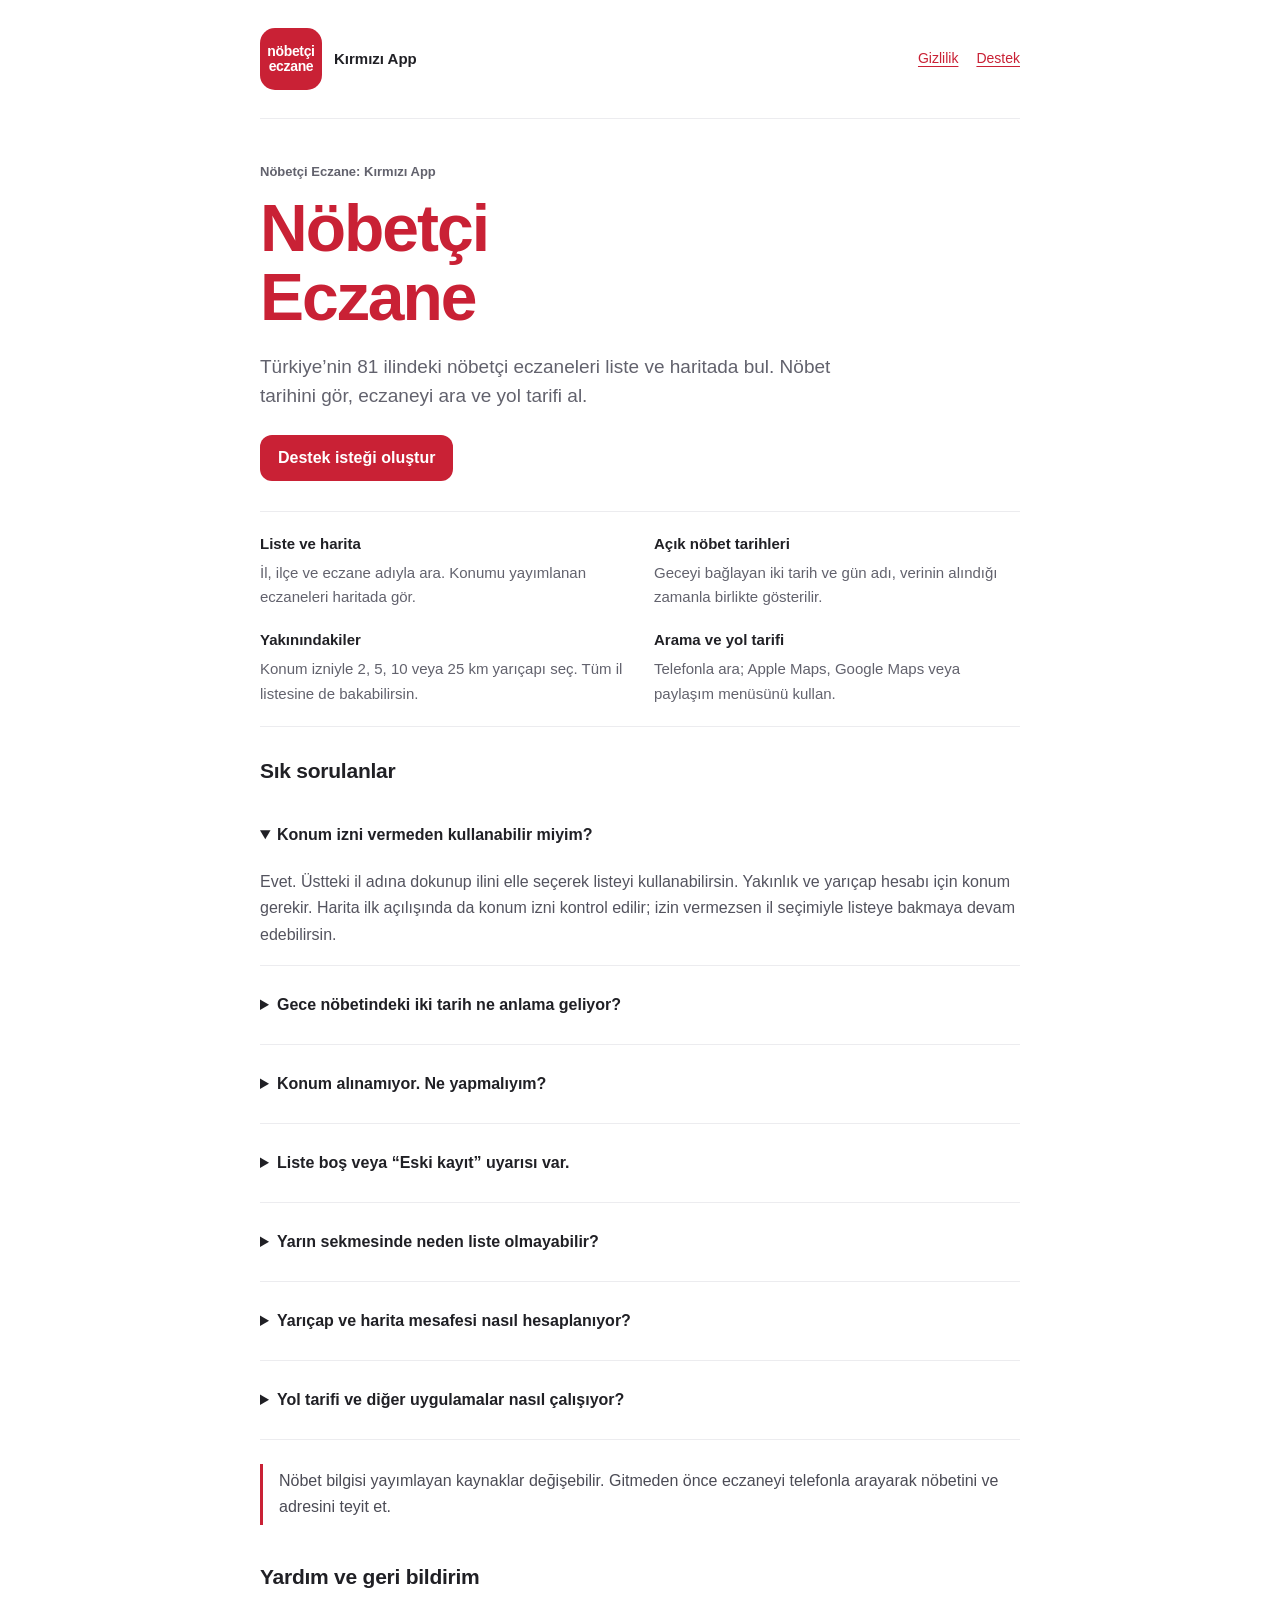
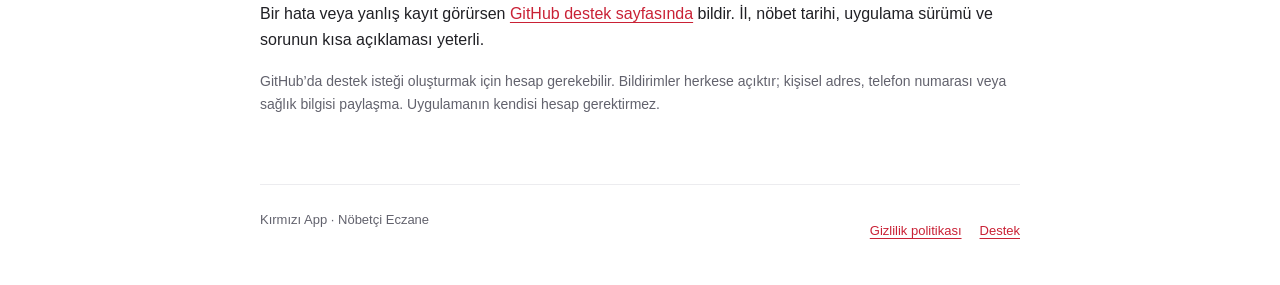
==== index.html @ fa4c5481 "Publish Kirmizi App support and privacy pages" ====
<!doctype html>
<html lang="tr">
<head>
  <meta charset="utf-8">
  <meta name="viewport" content="width=device-width, initial-scale=1">
  <meta name="description" content="Nöbetçi Eczane: Kırmızı App destek sayfası. İl seçimi, nöbet tarihleri, konum izni, harita ve yol tarifi hakkında yardım.">
  <title>Destek · Nöbetçi Eczane: Kırmızı App</title>
  <link rel="stylesheet" href="styles.css">
</head>
<body>
  <div class="page">
    <header class="top">
      <a class="brand" href="index.html" aria-label="Nöbetçi Eczane: Kırmızı App destek ana sayfası">
        <span class="brand-mark" aria-hidden="true"><span>nöbetçi</span><span>eczane</span></span>
        <span>Kırmızı App</span>
      </a>
      <nav aria-label="Sayfalar"><a href="privacy.html">Gizlilik</a><a href="#destek">Destek</a></nav>
    </header>
    <main>
      <p class="eyebrow">Nöbetçi Eczane: Kırmızı App</p>
      <h1 class="wordmark"><span>Nöbetçi</span><span>Eczane</span></h1>
      <p class="lead">Türkiye’nin 81 ilindeki nöbetçi eczaneleri liste ve haritada bul. Nöbet tarihini gör, eczaneyi ara ve yol tarifi al.</p>
      <a class="button" href="https://github.com/bahadiryl/kirmizi-app-support/issues">Destek isteği oluştur</a>
      <div class="features" aria-label="Uygulama özellikleri">
        <p><strong>Liste ve harita</strong>İl, ilçe ve eczane adıyla ara. Konumu yayımlanan eczaneleri haritada gör.</p>
        <p><strong>Açık nöbet tarihleri</strong>Geceyi bağlayan iki tarih ve gün adı, verinin alındığı zamanla birlikte gösterilir.</p>
        <p><strong>Yakınındakiler</strong>Konum izniyle 2, 5, 10 veya 25 km yarıçapı seç. Tüm il listesine de bakabilirsin.</p>
        <p><strong>Arama ve yol tarifi</strong>Telefonla ara; Apple Maps, Google Maps veya paylaşım menüsünü kullan.</p>
      </div>
      <h2>Sık sorulanlar</h2>
      <details open>
        <summary>Konum izni vermeden kullanabilir miyim?</summary>
        <p>Evet. Üstteki il adına dokunup ilini elle seçerek listeyi kullanabilirsin. Yakınlık ve yarıçap hesabı için konum gerekir. Harita ilk açılışında da konum izni kontrol edilir; izin vermezsen il seçimiyle listeye bakmaya devam edebilirsin.</p>
      </details>
      <details>
        <summary>Gece nöbetindeki iki tarih ne anlama geliyor?</summary>
        <p>Örneğin “3 Ekim 2026 Cumartesi’yi 4 Ekim 2026 Pazar’a bağlayan gece” başlığı, gece yarısını geçen nöbet gününü açıklar. Saatler yalnızca kaynakta yayımlanmışsa gösterilir. Eczanelerin saatleri farklıysa listede hepsi için ortak bir saat aralığı yazılmaz.</p>
      </details>
      <details>
        <summary>Konum alınamıyor. Ne yapmalıyım?</summary>
        <p>Telefonun konum servislerinin açık olduğundan emin ol. Uygulama izni kapalıysa “İzin ver” veya “Ayarlara git” düğmesini kullan. Ayarlardan döndükten sonra “Yeniden dene”ye dokunabilirsin. Bu sırada il listesini elle seçerek kullanabilirsin.</p>
      </details>
      <details>
        <summary>Liste boş veya “Eski kayıt” uyarısı var.</summary>
        <p>Seçili nöbet tarihini ve veri zamanını kontrol et. Filtreleri temizleyip “Tüm il”i seç veya listeyi yenile. Kaynak geçici olarak yanıt vermiyorsa biraz sonra tekrar dene. Önceden alınmış bir liste gösterilirse gerçek tarihi korunur ve güncel olmadığı açıkça belirtilir.</p>
      </details>
      <details>
        <summary>Yarın sekmesinde neden liste olmayabilir?</summary>
        <p>Yarın için yalnızca veri kaynağının yayımladığı gelecek tarih gösterilir. Kaynak henüz yayımlamadıysa bugünün eczaneleri yarının listesi gibi gösterilmez.</p>
      </details>
      <details>
        <summary>Yarıçap ve harita mesafesi nasıl hesaplanıyor?</summary>
        <p>Yarıçap kuş uçuşu mesafedir; yürüyüş veya sürüş mesafesi değildir. Yayımlanmış konumu eksik bir eczane için işaretçi ya da mesafe üretilmez. Bu eczanelerin adreslerini “Tüm il” listesinde görebilirsin.</p>
      </details>
      <details>
        <summary>Yol tarifi ve diğer uygulamalar nasıl çalışıyor?</summary>
        <p>iPhone’da “Yol tarifi al” ile Apple Maps veya Google Maps seçebilirsin. Google Maps kurulu değilse web bağlantısı açılır. “Diğer uygulamalar”, seçtiğin eczanenin adresini ve konum bağlantısını telefonun paylaşım menüsüne verir. Yayımlanmış koordinat yoksa yol tarifi eczanenin tam adresiyle aranır.</p>
      </details>
      <div class="note">Nöbet bilgisi yayımlayan kaynaklar değişebilir. Gitmeden önce eczaneyi telefonla arayarak nöbetini ve adresini teyit et.</div>
      <section class="contact" id="destek" aria-labelledby="destek-baslik">
        <h2 id="destek-baslik">Yardım ve geri bildirim</h2>
        <p>Bir hata veya yanlış kayıt görürsen <a href="https://github.com/bahadiryl/kirmizi-app-support/issues">GitHub destek sayfasında</a> bildir. İl, nöbet tarihi, uygulama sürümü ve sorunun kısa açıklaması yeterli.</p>
        <p class="small">GitHub’da destek isteği oluşturmak için hesap gerekebilir. Bildirimler herkese açıktır; kişisel adres, telefon numarası veya sağlık bilgisi paylaşma. Uygulamanın kendisi hesap gerektirmez.</p>
      </section>
    </main>
    <footer><span>Kırmızı App · Nöbetçi Eczane</span><nav aria-label="Alt sayfalar"><a href="privacy.html">Gizlilik politikası</a><a href="https://github.com/bahadiryl/kirmizi-app-support/issues">Destek</a></nav></footer>
  </div>
</body>
</html>
---- styles.css ----
:root { color-scheme: light; --red: #c92135; --ink: #202025; --muted: #62626d; --line: #ececef; }
* { box-sizing: border-box; }
html { scroll-behavior: smooth; }
body { margin: 0; color: var(--ink); background: #fff; font-family: -apple-system, BlinkMacSystemFont, "Segoe UI", Arial, sans-serif; font-size: 16px; line-height: 1.65; }
a { color: var(--red); text-underline-offset: 3px; }
a:hover { text-decoration-thickness: 2px; }
a:focus-visible, summary:focus-visible { outline: 3px solid #c9213566; outline-offset: 5px; border-radius: 4px; }
.page { width: min(100% - 40px, 760px); margin: 0 auto; }
.top { display: flex; align-items: center; justify-content: space-between; gap: 24px; padding: 28px 0; border-bottom: 1px solid var(--line); }
.brand { display: flex; align-items: center; gap: 12px; color: var(--ink); text-decoration: none; font-size: 15px; font-weight: 650; }
.brand-mark { display: flex; flex-direction: column; justify-content: center; width: 62px; height: 62px; border-radius: 15px; background: var(--red); color: white; text-align: center; font-size: 14px; line-height: 1.08; font-weight: 750; letter-spacing: -.35px; }
.top nav { display: flex; align-items: center; gap: 18px; font-size: 14px; }
.top nav a { display: inline-flex; align-items: center; min-height: 44px; padding: 10px 0; }
main { padding: 42px 0 52px; }
.eyebrow { color: var(--muted); font-size: 13px; font-weight: 600; margin: 0 0 12px; }
h1 { margin: 0 0 16px; font-size: clamp(30px, 6vw, 42px); letter-spacing: -1px; line-height: 1.15; }
.wordmark { color: var(--red); font-size: clamp(44px, 10vw, 66px); font-weight: 800; line-height: 1.04; letter-spacing: -2px; }
.wordmark span { display: block; }
.lead { color: var(--muted); font-size: 19px; line-height: 1.55; margin: 20px 0 24px; max-width: 620px; }
.updated { font-size: 13px; color: var(--muted); margin-bottom: 28px; }
h2 { font-size: 21px; line-height: 1.35; letter-spacing: -.25px; margin: 30px 0 10px; }
p { margin: 10px 0 16px; }
ul, ol { margin: 12px 0 18px; padding-left: 24px; }
li { margin: 7px 0; }
.button { display: inline-flex; min-height: 46px; align-items: center; padding: 10px 18px; background: var(--red); color: white; border-radius: 12px; text-decoration: none; font-weight: 650; }
.button:hover { background: #ae1b2d; }
.note { border-left: 3px solid var(--red); padding: 4px 0 4px 16px; margin: 24px 0; color: #4b4b55; }
.small { color: var(--muted); font-size: 14px; }
.features { margin: 30px 0; padding: 20px 0; border-top: 1px solid var(--line); border-bottom: 1px solid var(--line); display: grid; grid-template-columns: 1fr 1fr; gap: 18px 28px; }
.features p { margin: 0; color: var(--muted); font-size: 15px; }
.features strong { display: block; color: var(--ink); margin-bottom: 4px; }
details { border-bottom: 1px solid var(--line); padding: 17px 0; }
summary { cursor: pointer; font-weight: 650; line-height: 1.45; min-height: 44px; padding: 10px 0; }
details p { margin: 12px 0 0; color: #53535e; }
.contact { margin-top: 38px; }
footer { border-top: 1px solid var(--line); padding: 24px 0 32px; font-size: 13px; color: var(--muted); display: flex; justify-content: space-between; flex-wrap: wrap; gap: 12px; }
footer nav { display: flex; gap: 18px; flex-wrap: wrap; }
footer nav a { display: inline-flex; align-items: center; min-height: 44px; }
@media (max-width: 480px) { .page { width: calc(100% - 32px); } .top { gap: 14px; padding: 20px 0; } .brand { gap: 9px; font-size: 14px; } .top nav { gap: 12px; } main { padding-top: 32px; } .lead { font-size: 18px; } .features { grid-template-columns: 1fr; gap: 17px; } }
@media (prefers-reduced-motion: reduce) { html { scroll-behavior: auto; } }
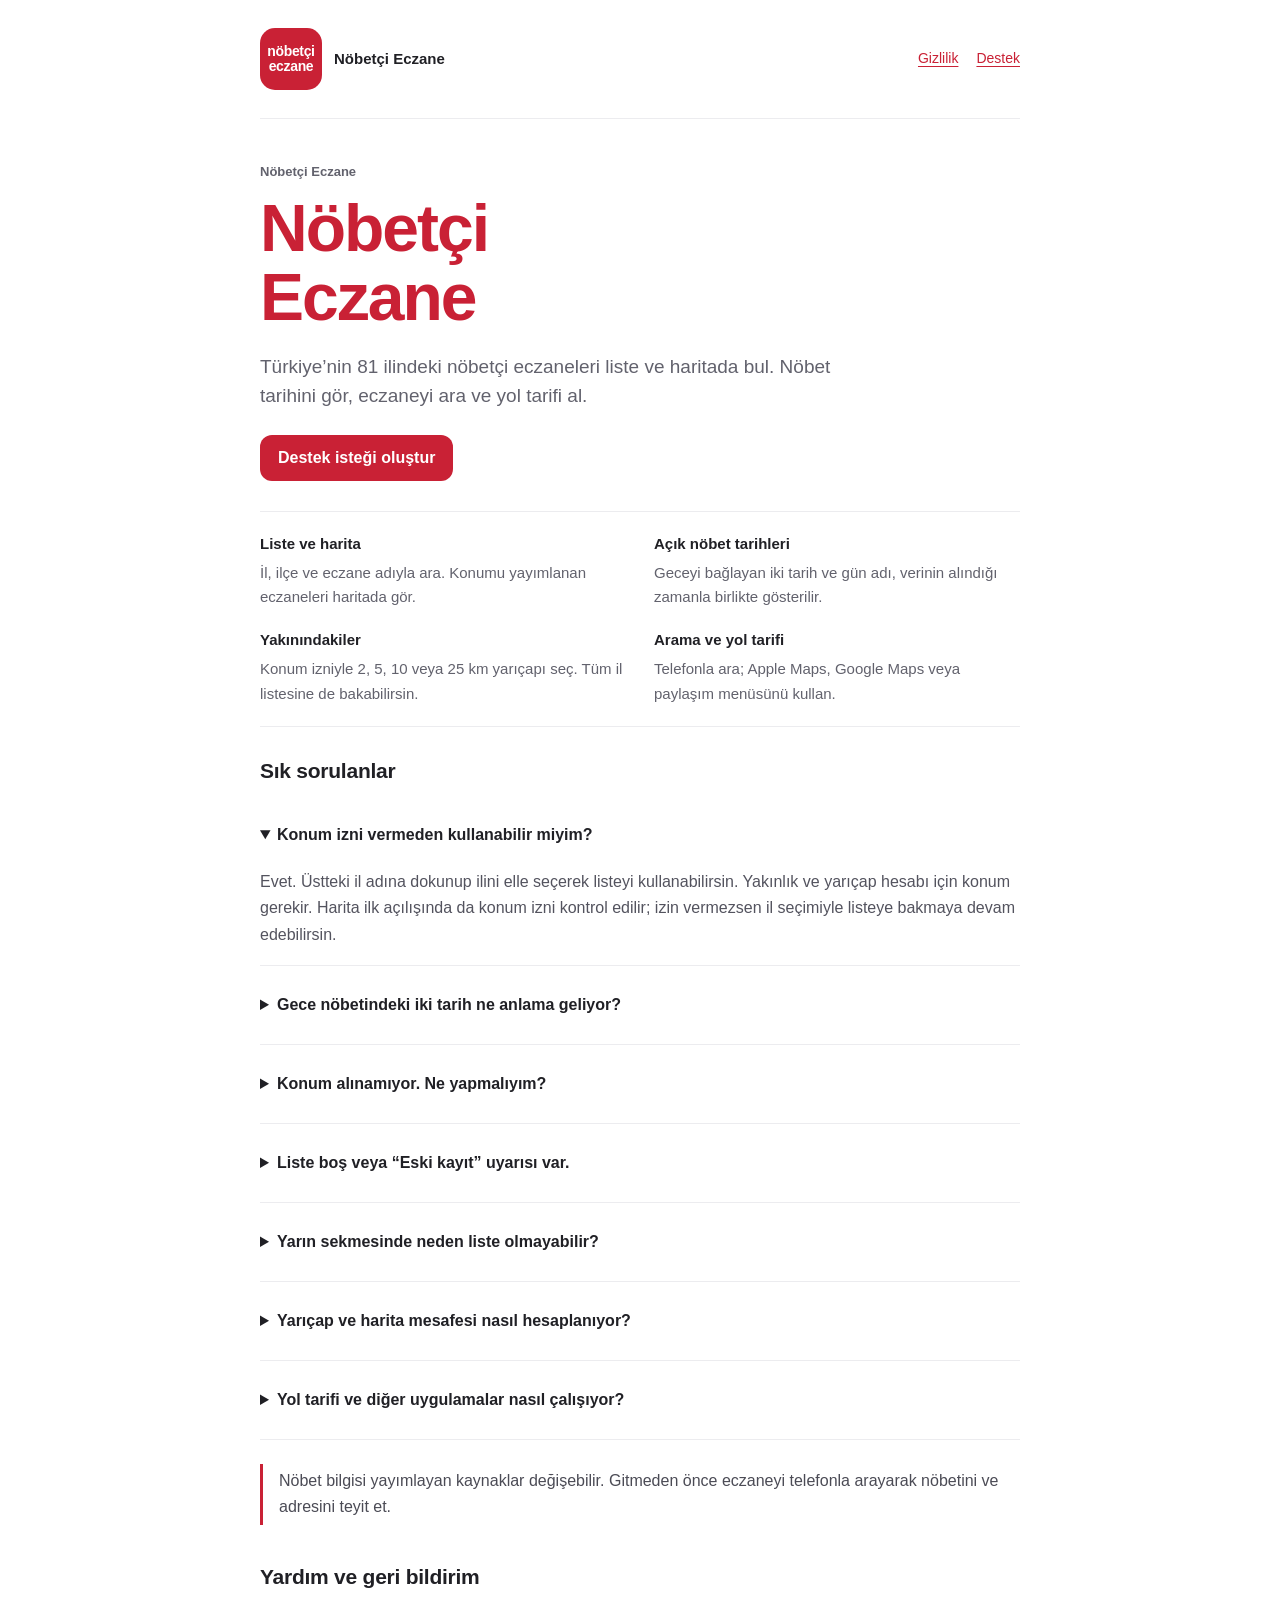
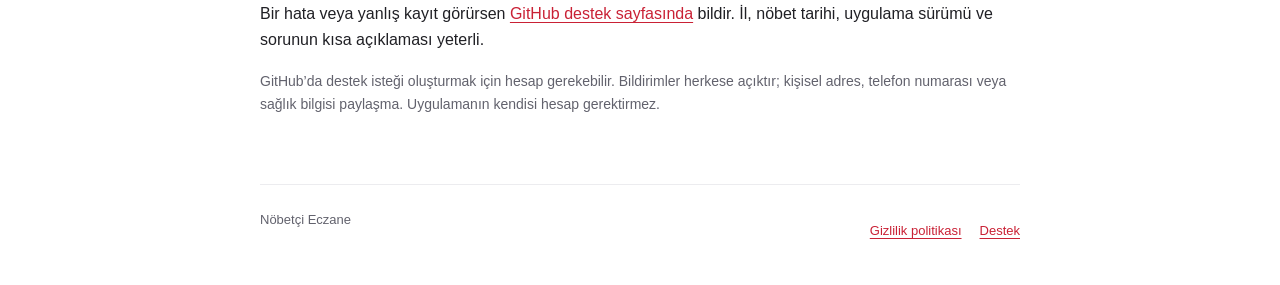
==== commit c6cab6bb: "Use Nöbetçi Eczane branding on support pages" ====
--- a/index.html
+++ b/index.html
@@ -3,21 +3,21 @@
 <head>
   <meta charset="utf-8">
   <meta name="viewport" content="width=device-width, initial-scale=1">
-  <meta name="description" content="Nöbetçi Eczane: Kırmızı App destek sayfası. İl seçimi, nöbet tarihleri, konum izni, harita ve yol tarifi hakkında yardım.">
-  <title>Destek · Nöbetçi Eczane: Kırmızı App</title>
+  <meta name="description" content="Nöbetçi Eczane destek sayfası. İl seçimi, nöbet tarihleri, konum izni, harita ve yol tarifi hakkında yardım.">
+  <title>Destek · Nöbetçi Eczane</title>
   <link rel="stylesheet" href="styles.css">
 </head>
 <body>
   <div class="page">
     <header class="top">
-      <a class="brand" href="index.html" aria-label="Nöbetçi Eczane: Kırmızı App destek ana sayfası">
+      <a class="brand" href="index.html" aria-label="Nöbetçi Eczane destek ana sayfası">
         <span class="brand-mark" aria-hidden="true"><span>nöbetçi</span><span>eczane</span></span>
-        <span>Kırmızı App</span>
+        <span>Nöbetçi Eczane</span>
       </a>
       <nav aria-label="Sayfalar"><a href="privacy.html">Gizlilik</a><a href="#destek">Destek</a></nav>
     </header>
     <main>
-      <p class="eyebrow">Nöbetçi Eczane: Kırmızı App</p>
+      <p class="eyebrow">Nöbetçi Eczane</p>
       <h1 class="wordmark"><span>Nöbetçi</span><span>Eczane</span></h1>
       <p class="lead">Türkiye’nin 81 ilindeki nöbetçi eczaneleri liste ve haritada bul. Nöbet tarihini gör, eczaneyi ara ve yol tarifi al.</p>
       <a class="button" href="https://github.com/bahadiryl/kirmizi-app-support/issues">Destek isteği oluştur</a>
@@ -63,7 +63,7 @@
         <p class="small">GitHub’da destek isteği oluşturmak için hesap gerekebilir. Bildirimler herkese açıktır; kişisel adres, telefon numarası veya sağlık bilgisi paylaşma. Uygulamanın kendisi hesap gerektirmez.</p>
       </section>
     </main>
-    <footer><span>Kırmızı App · Nöbetçi Eczane</span><nav aria-label="Alt sayfalar"><a href="privacy.html">Gizlilik politikası</a><a href="https://github.com/bahadiryl/kirmizi-app-support/issues">Destek</a></nav></footer>
+    <footer><span>Nöbetçi Eczane</span><nav aria-label="Alt sayfalar"><a href="privacy.html">Gizlilik politikası</a><a href="https://github.com/bahadiryl/kirmizi-app-support/issues">Destek</a></nav></footer>
   </div>
 </body>
 </html>
